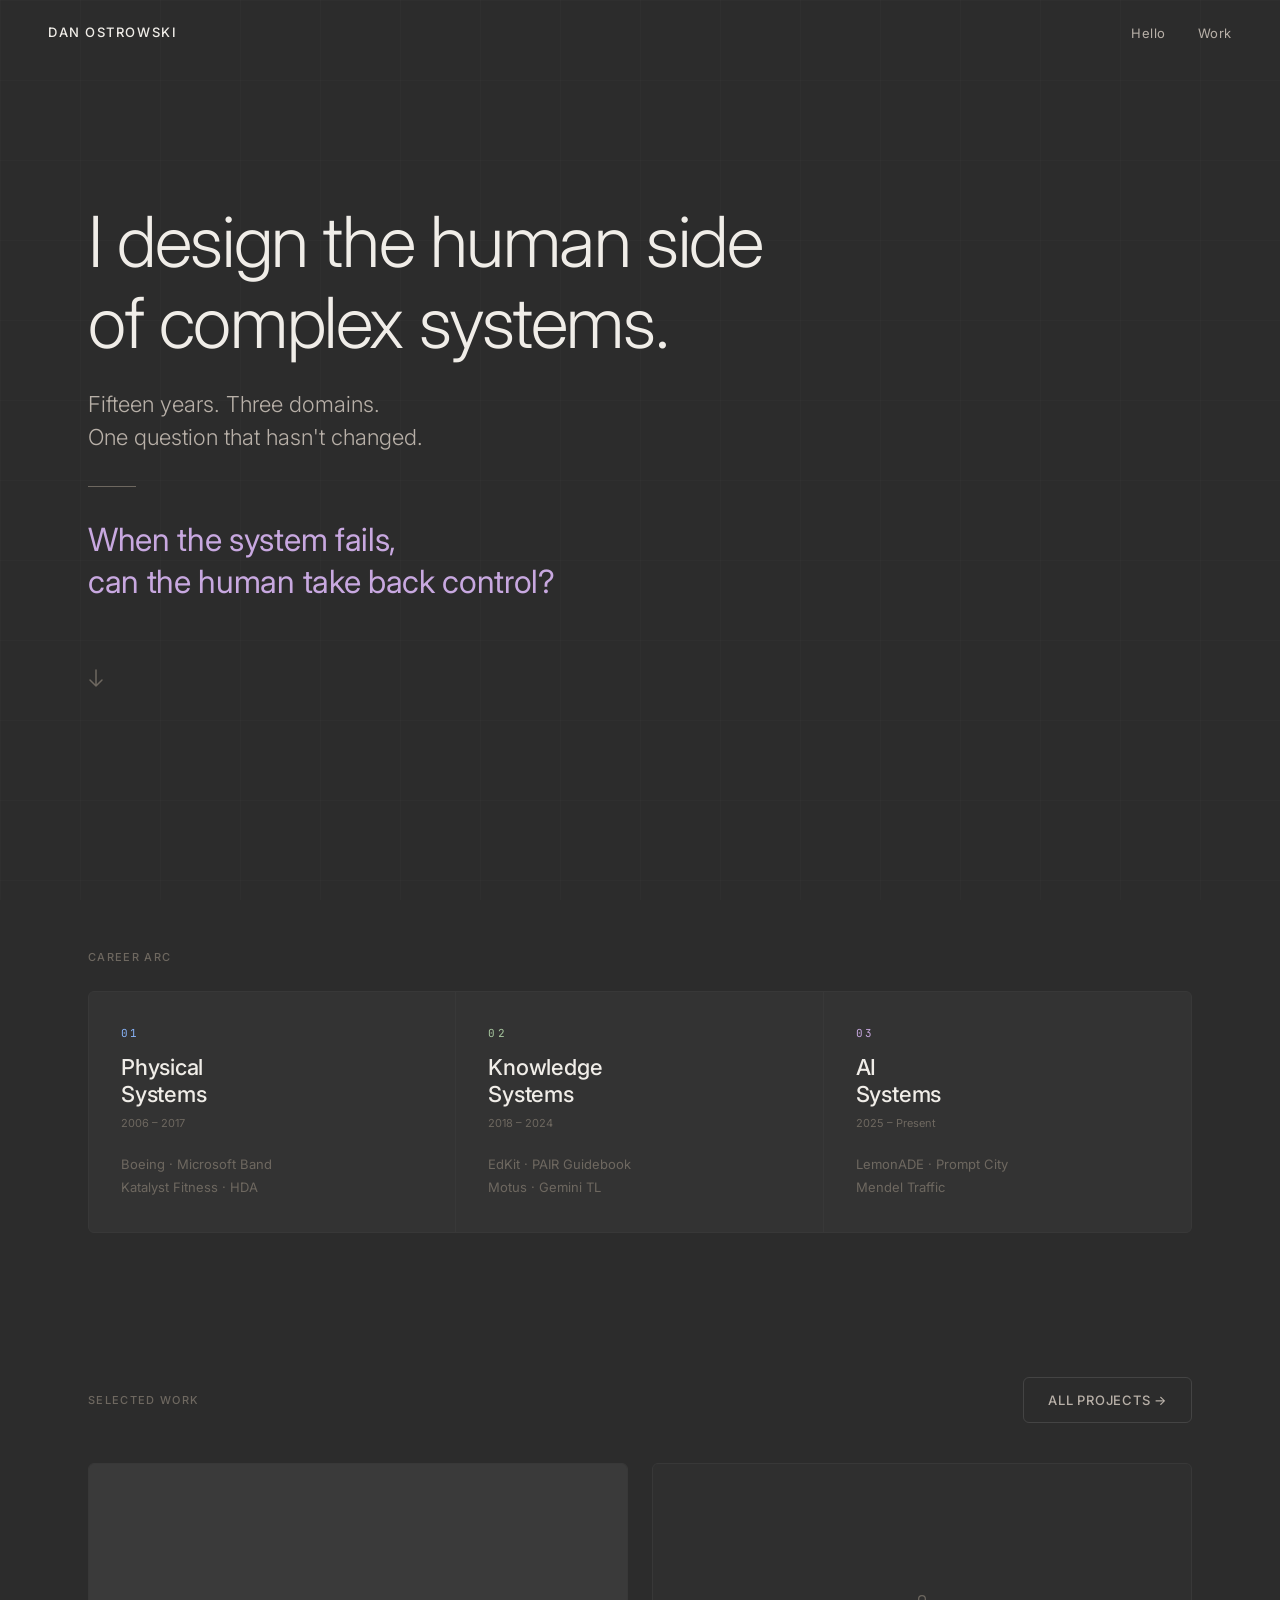
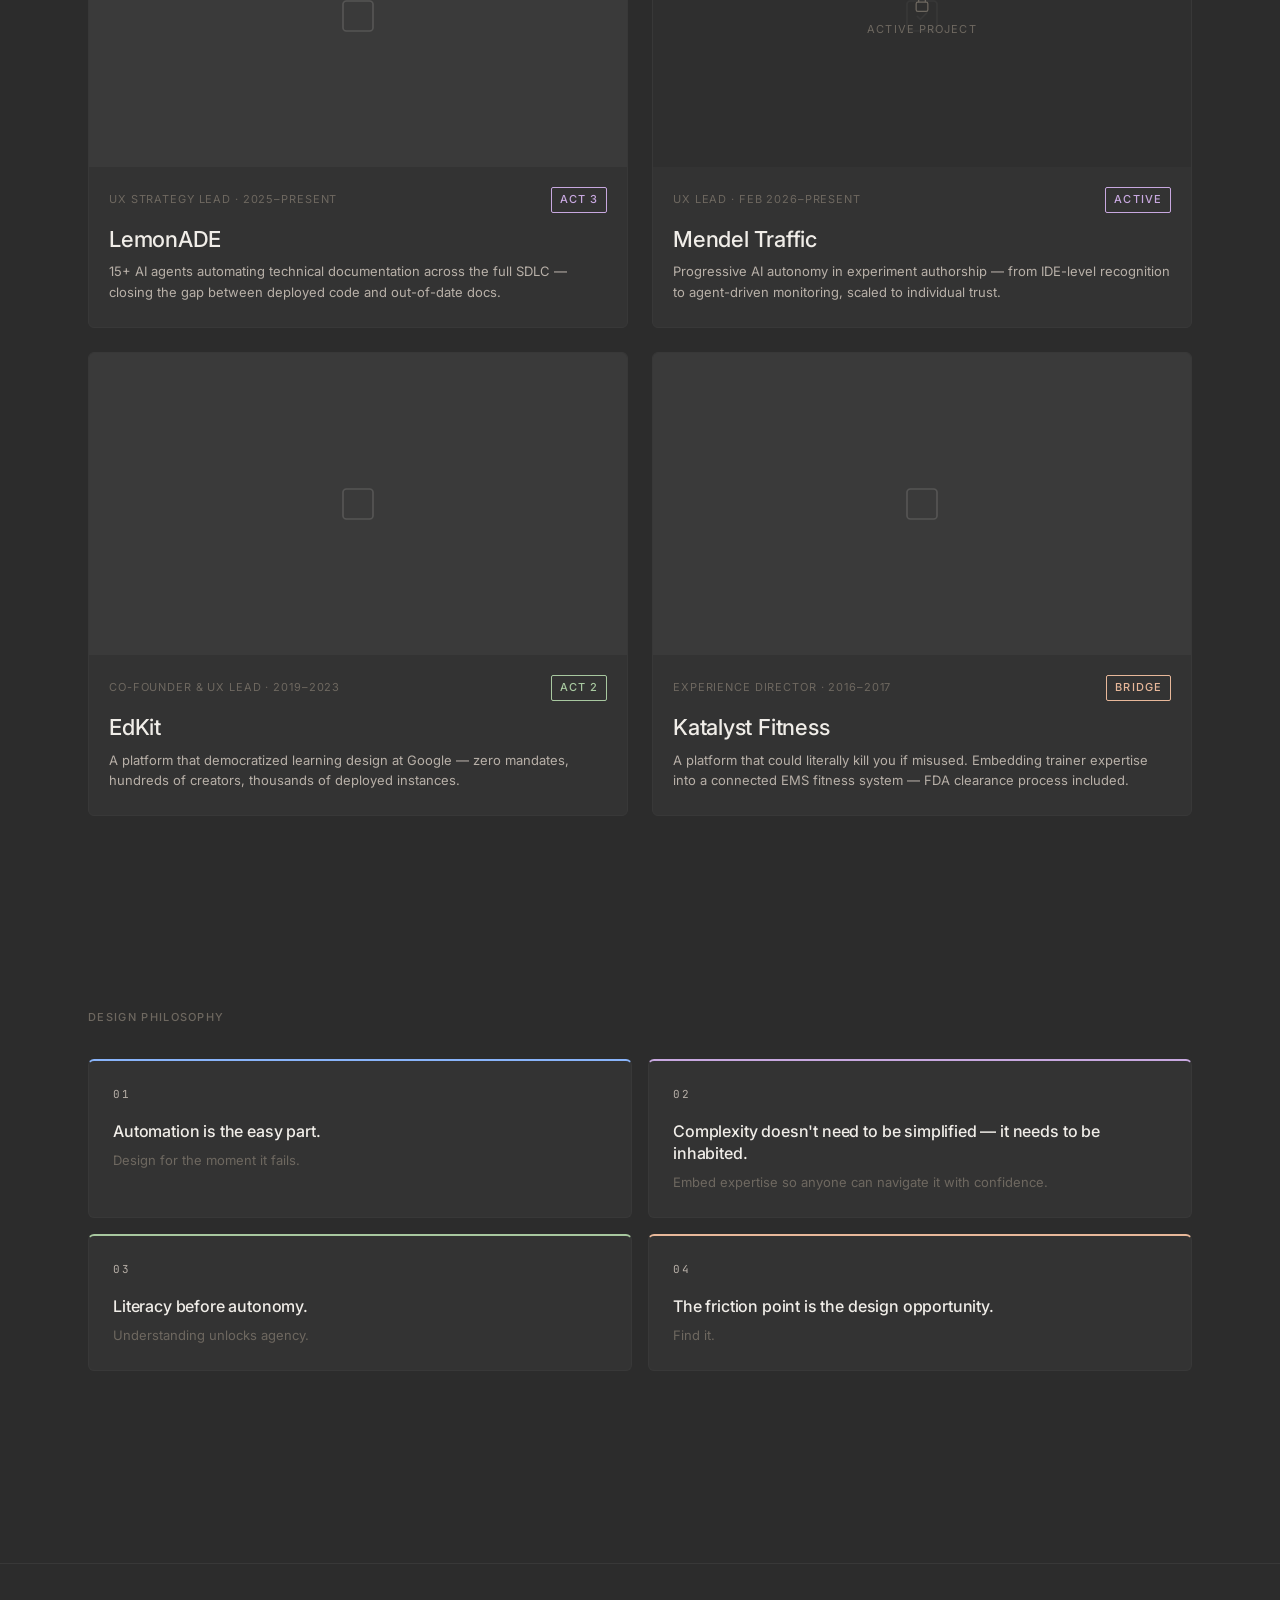
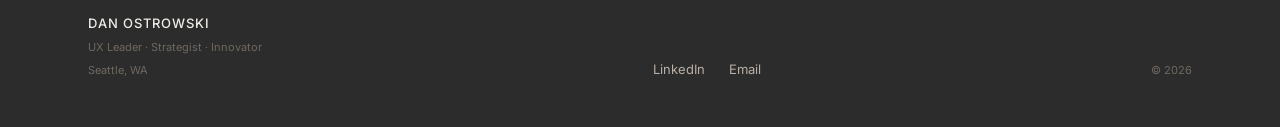
==== index.html @ 6eaea66b "Personal website" ====
<!DOCTYPE html>
<html lang="en">
<head>
  <meta charset="UTF-8">
  <meta name="viewport" content="width=device-width, initial-scale=1.0">
  <title>Dan Ostrowski — UX Leader & Strategist</title>
  <meta name="description" content="I design the human side of complex systems — from Boeing flight decks to Google AI agents. Fifteen years. Three domains. One question.">

  <!-- Open Graph -->
  <meta property="og:title" content="Dan Ostrowski — UX Leader & Strategist">
  <meta property="og:description" content="I design the human side of complex systems — from Boeing flight decks to Google AI agents.">
  <meta property="og:type" content="website">
  <meta property="og:url" content="https://www.danostrowski.com">

  <!-- Fonts -->
  <link rel="preconnect" href="https://fonts.googleapis.com">
  <link rel="preconnect" href="https://fonts.gstatic.com" crossorigin>
  <link href="https://fonts.googleapis.com/css2?family=Inter:wght@300;400;500&family=JetBrains+Mono:wght@400;500&display=swap" rel="stylesheet">

  <!-- Styles -->
  <link rel="stylesheet" href="/assets/css/global.css">
  <link rel="stylesheet" href="/assets/css/layout.css">
  <link rel="stylesheet" href="/assets/css/components.css">
  <link rel="stylesheet" href="/assets/css/home.css">

  <link rel="icon" type="image/svg+xml" href="/assets/images/favicon.svg">
</head>

<body>

  <!-- ── Navigation ────────────────────────────────────────── -->
  <nav class="nav" role="navigation" aria-label="Main navigation">
    <a href="/" class="nav__logo" aria-label="Dan Ostrowski — home">Dan Ostrowski</a>
    <ul class="nav__links" role="list">
      <li><a href="/hello/" class="nav__link">Hello</a></li>
      <li><a href="/work/" class="nav__link">Work</a></li>
    </ul>
    <button class="nav__toggle" aria-label="Open menu" aria-expanded="false">
      <span></span>
      <span></span>
      <span></span>
    </button>
  </nav>

  <!-- Mobile overlay -->
  <div class="nav__overlay" role="dialog" aria-modal="true" aria-label="Navigation menu">
    <a href="/hello/" class="nav__link">Hello</a>
    <a href="/work/" class="nav__link">Work</a>
  </div>

  <main>

    <!-- ── Hero ──────────────────────────────────────────────── -->
    <section class="hero" aria-label="Introduction">
      <div class="hero__inner container">
        <div class="hero__content">
          <p class="hero__statement">
            I design the human side<br>
            of complex systems.
          </p>
          <p class="hero__context">
            Fifteen years. Three domains.<br>
            One question that hasn't changed.
          </p>
          <div class="hero__divider" aria-hidden="true"></div>
          <p class="hero__question">
            When the system fails,<br>
            can the human take back control?
          </p>
          <a href="#work" class="hero__scroll" aria-label="Scroll to work">
            <svg width="16" height="24" viewBox="0 0 16 24" fill="none" aria-hidden="true">
              <path d="M8 4L8 20M8 20L2 14M8 20L14 14" stroke="currentColor" stroke-width="1.5" stroke-linecap="round" stroke-linejoin="round"/>
            </svg>
          </a>
        </div>
      </div>
    </section>

    <!-- ── Three Acts ─────────────────────────────────────────── -->
    <section class="section section--sm" id="acts" aria-labelledby="acts-heading">
      <div class="container">
        <p class="label" id="acts-heading" style="margin-bottom: var(--space-6);">Career Arc</p>
        <div class="acts-band" role="list">

          <a href="/work/#act1" class="acts-band__item" role="listitem">
            <p class="acts-band__number act1-color">01</p>
            <h2 class="acts-band__name">Physical<br>Systems</h2>
            <span class="acts-band__dates">2006 – 2017</span>
            <p class="acts-band__projects">
              Boeing · Microsoft Band<br>
              Katalyst Fitness · HDA
            </p>
          </a>

          <a href="/work/#act2" class="acts-band__item" role="listitem">
            <p class="acts-band__number act2-color">02</p>
            <h2 class="acts-band__name">Knowledge<br>Systems</h2>
            <span class="acts-band__dates">2018 – 2024</span>
            <p class="acts-band__projects">
              EdKit · PAIR Guidebook<br>
              Motus · Gemini TL
            </p>
          </a>

          <a href="/work/#act3" class="acts-band__item" role="listitem">
            <p class="acts-band__number act3-color">03</p>
            <h2 class="acts-band__name">AI<br>Systems</h2>
            <span class="acts-band__dates">2025 – Present</span>
            <p class="acts-band__projects">
              LemonADE · Prompt City<br>
              Mendel Traffic
            </p>
          </a>

        </div>
      </div>
    </section>

    <!-- ── Selected Work ──────────────────────────────────────── -->
    <section class="section" id="work" aria-labelledby="work-heading">
      <div class="container">
        <div class="flex-between" style="margin-bottom: var(--space-10);">
          <p class="label" id="work-heading">Selected Work</p>
          <a href="/work/" class="btn btn--ghost">All Projects →</a>
        </div>

        <div class="grid-auto--wide">

          <!-- LemonADE -->
          <a href="/cases/lemonade/" class="card" aria-label="LemonADE case study">
            <div class="card__image-wrap">
              <img class="card__image" src="/assets/images/lemonade/hero.jpg"
                   alt="LemonADE SDLC agent map" loading="lazy"
                   onerror="this.parentElement.innerHTML='<div class=\'card__image-placeholder\'><svg viewBox=\'0 0 24 24\' fill=\'none\' stroke=\'currentColor\'><rect x=\'3\' y=\'3\' width=\'18\' height=\'18\' rx=\'2\'/></svg></div>'">
            </div>
            <div class="card__body">
              <div class="card__meta">
                <span class="card__role-year">UX Strategy Lead · 2025–Present</span>
                <span class="act-tag act-tag--3">Act 3</span>
              </div>
              <h3 class="card__title">LemonADE</h3>
              <p class="card__description">15+ AI agents automating technical documentation across the full SDLC — closing the gap between deployed code and out-of-date docs.</p>
            </div>
          </a>

          <!-- Mendel Traffic -->
          <a href="/cases/mendel/" class="card" aria-label="Mendel Traffic case study">
            <div class="card__image-wrap">
              <div class="card__image-placeholder">
                <svg viewBox="0 0 24 24" fill="none" stroke="currentColor" stroke-width="1"><rect x="3" y="3" width="18" height="18" rx="2"/><path d="M9 12l2 2 4-4"/></svg>
              </div>
              <div class="card__lock-overlay">
                <svg class="card__lock-icon" viewBox="0 0 24 24" fill="none" stroke="currentColor" stroke-width="1.5">
                  <rect x="5" y="11" width="14" height="11" rx="2"/>
                  <path d="M8 11V7a4 4 0 018 0v4"/>
                </svg>
                <span class="card__lock-label">Active Project</span>
              </div>
            </div>
            <div class="card__body">
              <div class="card__meta">
                <span class="card__role-year">UX Lead · Feb 2026–Present</span>
                <span class="act-tag act-tag--active">Active</span>
              </div>
              <h3 class="card__title">Mendel Traffic</h3>
              <p class="card__description">Progressive AI autonomy in experiment authorship — from IDE-level recognition to agent-driven monitoring, scaled to individual trust.</p>
            </div>
          </a>

          <!-- EdKit -->
          <a href="/cases/edkit/" class="card" aria-label="EdKit case study">
            <div class="card__image-wrap">
              <img class="card__image" src="/assets/images/edkit/hero.jpg"
                   alt="EdKit activity creator interface" loading="lazy"
                   onerror="this.parentElement.innerHTML='<div class=\'card__image-placeholder\'><svg viewBox=\'0 0 24 24\' fill=\'none\' stroke=\'currentColor\'><rect x=\'3\' y=\'3\' width=\'18\' height=\'18\' rx=\'2\'/></svg></div>'">
            </div>
            <div class="card__body">
              <div class="card__meta">
                <span class="card__role-year">Co-Founder & UX Lead · 2019–2023</span>
                <span class="act-tag act-tag--2">Act 2</span>
              </div>
              <h3 class="card__title">EdKit</h3>
              <p class="card__description">A platform that democratized learning design at Google — zero mandates, hundreds of creators, thousands of deployed instances.</p>
            </div>
          </a>

          <!-- Katalyst -->
          <a href="/cases/katalyst/" class="card" aria-label="Katalyst Fitness case study">
            <div class="card__image-wrap">
              <img class="card__image" src="/assets/images/katalyst/hero.jpg"
                   alt="Katalyst EMS training station interface" loading="lazy"
                   onerror="this.parentElement.innerHTML='<div class=\'card__image-placeholder\'><svg viewBox=\'0 0 24 24\' fill=\'none\' stroke=\'currentColor\'><rect x=\'3\' y=\'3\' width=\'18\' height=\'18\' rx=\'2\'/></svg></div>'">
            </div>
            <div class="card__body">
              <div class="card__meta">
                <span class="card__role-year">Experience Director · 2016–2017</span>
                <span class="act-tag act-tag--bridge">Bridge</span>
              </div>
              <h3 class="card__title">Katalyst Fitness</h3>
              <p class="card__description">A platform that could literally kill you if misused. Embedding trainer expertise into a connected EMS fitness system — FDA clearance process included.</p>
            </div>
          </a>

        </div>
      </div>
    </section>

    <!-- ── Design Principles ───────────────────────────────────── -->
    <section class="section" aria-labelledby="principles-heading">
      <div class="container">
        <p class="label" id="principles-heading" style="margin-bottom: var(--space-8);">Design Philosophy</p>
        <div class="grid-2" style="gap: var(--space-4);">

          <div class="principle-card" style="color: var(--act1);">
            <p class="principle-card__number">01</p>
            <h3 class="principle-card__title">Automation is the easy part.</h3>
            <p class="principle-card__body">Design for the moment it fails.</p>
          </div>

          <div class="principle-card" style="color: var(--act3);">
            <p class="principle-card__number">02</p>
            <h3 class="principle-card__title">Complexity doesn't need to be simplified — it needs to be inhabited.</h3>
            <p class="principle-card__body">Embed expertise so anyone can navigate it with confidence.</p>
          </div>

          <div class="principle-card" style="color: var(--act2);">
            <p class="principle-card__number">03</p>
            <h3 class="principle-card__title">Literacy before autonomy.</h3>
            <p class="principle-card__body">Understanding unlocks agency.</p>
          </div>

          <div class="principle-card" style="color: var(--bridge);">
            <p class="principle-card__number">04</p>
            <h3 class="principle-card__title">The friction point is the design opportunity.</h3>
            <p class="principle-card__body">Find it.</p>
          </div>

        </div>
      </div>
    </section>

  </main>

  <!-- ── Footer ─────────────────────────────────────────────── -->
  <footer class="footer">
    <div class="container">
      <div class="footer__inner">
        <div>
          <p class="footer__name">Dan Ostrowski</p>
          <p class="footer__title">UX Leader · Strategist · Innovator</p>
          <p class="footer__location">Seattle, WA</p>
        </div>
        <nav class="footer__links" aria-label="Footer navigation">
          <a href="https://www.linkedin.com/in/danostrowski" class="footer__link" target="_blank" rel="noopener">LinkedIn</a>
          <a href="mailto:dan@danostrowski.com" class="footer__link">Email</a>
        </nav>
        <p class="footer__copy">© 2026</p>
      </div>
    </div>
  </footer>

  <!-- Scripts -->
  <script src="/assets/js/nav.js"></script>

</body>
</html>
---- assets/css/global.css ----
/* ============================================================
   GLOBAL.CSS — Design tokens, reset, typography
   danostrowski.com
   ============================================================ */

/* ── Design Tokens ─────────────────────────────────────────── */
:root {
  /* Colors */
  --bg:             #2C2C2C;
  --bg-raised:      #333333;
  --bg-overlay:     #3A3A3A;
  --bg-hover:       #404040;
  --border:         #444444;
  --border-subtle:  #383838;

  --text-primary:   #F0EDE8;
  --text-secondary: #B8B0A8;
  --text-tertiary:  #6E6860;

  /* Act accents */
  --act1:   #89B4FA;   /* Blue — Physical Systems */
  --act2:   #A8C8A0;   /* Sage — Knowledge Systems */
  --act3:   #C8A8E0;   /* Lavender — AI Systems */
  --bridge: #E8B89A;   /* Sand — Bridge projects */

  /* Typography */
  --font-sans: 'Inter', -apple-system, BlinkMacSystemFont, 'Segoe UI', sans-serif;
  --font-mono: 'JetBrains Mono', 'Fira Code', monospace;

  /* Type scale */
  --text-xs:   0.6875rem;  /* 11px */
  --text-sm:   0.8125rem;  /* 13px */
  --text-base: 1rem;       /* 16px */
  --text-lg:   1.125rem;   /* 18px */
  --text-xl:   1.375rem;   /* 22px */
  --text-2xl:  1.75rem;    /* 28px */
  --text-3xl:  2.5rem;     /* 40px */
  --text-hero: clamp(2.25rem, 5.5vw, 4.5rem);

  /* Spacing */
  --space-1:  0.25rem;
  --space-2:  0.5rem;
  --space-3:  0.75rem;
  --space-4:  1rem;
  --space-5:  1.25rem;
  --space-6:  1.5rem;
  --space-8:  2rem;
  --space-10: 2.5rem;
  --space-12: 3rem;
  --space-16: 4rem;
  --space-20: 5rem;
  --space-24: 6rem;
  --space-32: 8rem;

  /* Layout */
  --max-width:     1200px;
  --content-width: 720px;
  --gutter:        clamp(1.25rem, 4vw, 3rem);
  --card-gap:      1.5rem;

  /* Radius */
  --radius-sm: 3px;
  --radius-md: 6px;
  --radius-lg: 12px;

  /* Shadows */
  --shadow-sm: 0 1px 3px rgba(0,0,0,0.3);
  --shadow-md: 0 4px 16px rgba(0,0,0,0.4);
  --shadow-lg: 0 8px 32px rgba(0,0,0,0.5);

  /* Motion */
  --ease-out:    cubic-bezier(0.16, 1, 0.3, 1);
  --ease-inout:  cubic-bezier(0.87, 0, 0.13, 1);
  --dur-fast:    150ms;
  --dur-base:    250ms;
  --dur-slow:    500ms;
}

/* ── Reset ──────────────────────────────────────────────────── */
*, *::before, *::after {
  box-sizing: border-box;
  margin: 0;
  padding: 0;
}

html {
  font-size: 16px;
  scroll-behavior: smooth;
  -webkit-text-size-adjust: 100%;
}

body {
  background-color: var(--bg);
  color: var(--text-primary);
  font-family: var(--font-sans);
  font-size: var(--text-base);
  line-height: 1.6;
  min-height: 100vh;
  -webkit-font-smoothing: antialiased;
  -moz-osx-font-smoothing: grayscale;
}

img, video {
  display: block;
  max-width: 100%;
}

a {
  color: inherit;
  text-decoration: none;
}

ul, ol {
  list-style: none;
}

button {
  background: none;
  border: none;
  cursor: pointer;
  font-family: inherit;
}

input {
  font-family: inherit;
}

/* ── Typography ─────────────────────────────────────────────── */
h1, h2, h3, h4, h5, h6 {
  font-weight: 500;
  line-height: 1.2;
  letter-spacing: -0.01em;
  color: var(--text-primary);
}

h1 { font-size: var(--text-3xl); }
h2 { font-size: var(--text-2xl); }
h3 { font-size: var(--text-xl); }
h4 { font-size: var(--text-lg); }

p {
  color: var(--text-secondary);
  line-height: 1.7;
}

/* Prose — used inside case study content */
.prose p { margin-bottom: var(--space-6); }
.prose h2 {
  font-size: var(--text-xl);
  margin-top: var(--space-12);
  margin-bottom: var(--space-4);
  color: var(--text-primary);
}
.prose h3 {
  font-size: var(--text-lg);
  margin-top: var(--space-8);
  margin-bottom: var(--space-3);
  color: var(--text-primary);
}
.prose ul {
  list-style: disc;
  padding-left: var(--space-6);
  margin-bottom: var(--space-6);
  color: var(--text-secondary);
}
.prose ul li { margin-bottom: var(--space-2); }
.prose blockquote {
  border-left: 2px solid var(--act3);
  padding-left: var(--space-6);
  margin: var(--space-8) 0;
  color: var(--text-secondary);
  font-size: var(--text-lg);
  font-style: italic;
  line-height: 1.6;
}
.prose strong { color: var(--text-primary); font-weight: 500; }
.prose a { color: var(--act3); border-bottom: 1px solid transparent; }
.prose a:hover { border-bottom-color: var(--act3); }

/* Label utility — used for act tags, role, year */
.label {
  font-size: var(--text-xs);
  letter-spacing: 0.12em;
  text-transform: uppercase;
  font-weight: 500;
  color: var(--text-tertiary);
}

/* ── Utility Classes ────────────────────────────────────────── */
.visually-hidden {
  position: absolute;
  width: 1px;
  height: 1px;
  padding: 0;
  margin: -1px;
  overflow: hidden;
  clip: rect(0,0,0,0);
  border: 0;
}

.text-primary   { color: var(--text-primary); }
.text-secondary { color: var(--text-secondary); }
.text-tertiary  { color: var(--text-tertiary); }

.act1-color { color: var(--act1); }
.act2-color { color: var(--act2); }
.act3-color { color: var(--act3); }
.bridge-color { color: var(--bridge); }

/* ── Focus styles ───────────────────────────────────────────── */
:focus-visible {
  outline: 2px solid var(--act3);
  outline-offset: 3px;
  border-radius: var(--radius-sm);
}

/* ── Selection ──────────────────────────────────────────────── */
::selection {
  background: rgba(200, 168, 224, 0.25);
  color: var(--text-primary);
}

/* ── Scrollbar ──────────────────────────────────────────────── */
::-webkit-scrollbar { width: 6px; }
::-webkit-scrollbar-track { background: var(--bg); }
::-webkit-scrollbar-thumb {
  background: var(--border);
  border-radius: 3px;
}
::-webkit-scrollbar-thumb:hover { background: var(--text-tertiary); }
---- assets/css/layout.css ----
/* ============================================================
   LAYOUT.CSS — Containers, grid, spacing systems
   danostrowski.com
   ============================================================ */

/* ── Containers ─────────────────────────────────────────────── */
.container {
  width: 100%;
  max-width: var(--max-width);
  margin: 0 auto;
  padding: 0 var(--gutter);
}

.container--narrow {
  max-width: var(--content-width);
}

.container--wide {
  max-width: 1440px;
}

/* ── Section spacing ────────────────────────────────────────── */
.section {
  padding: var(--space-24) 0;
}

.section--sm {
  padding: var(--space-12) 0;
}

.section--lg {
  padding: var(--space-32) 0;
}

/* ── Grid systems ───────────────────────────────────────────── */
.grid-2 {
  display: grid;
  grid-template-columns: repeat(2, 1fr);
  gap: var(--card-gap);
}

.grid-3 {
  display: grid;
  grid-template-columns: repeat(3, 1fr);
  gap: var(--card-gap);
}

.grid-4 {
  display: grid;
  grid-template-columns: repeat(4, 1fr);
  gap: var(--card-gap);
}

/* Auto-responsive grids */
.grid-auto {
  display: grid;
  grid-template-columns: repeat(auto-fill, minmax(280px, 1fr));
  gap: var(--card-gap);
}

.grid-auto--wide {
  display: grid;
  grid-template-columns: repeat(auto-fill, minmax(360px, 1fr));
  gap: var(--card-gap);
}

/* ── Flex utilities ─────────────────────────────────────────── */
.flex { display: flex; }
.flex-center { display: flex; align-items: center; justify-content: center; }
.flex-between { display: flex; align-items: center; justify-content: space-between; }
.flex-col { display: flex; flex-direction: column; }
.flex-wrap { flex-wrap: wrap; }
.gap-2 { gap: var(--space-2); }
.gap-4 { gap: var(--space-4); }
.gap-6 { gap: var(--space-6); }
.gap-8 { gap: var(--space-8); }

/* ── Divider ────────────────────────────────────────────────── */
.divider {
  height: 1px;
  background: var(--border-subtle);
  margin: var(--space-16) 0;
}

.divider--short {
  width: 60px;
  background: var(--text-tertiary);
  margin: var(--space-8) 0;
}

/* ── Responsive breakpoints ─────────────────────────────────── */
/* Mobile: < 640px    */
/* Tablet: 640–1024px */
/* Desktop: > 1024px  */

@media (max-width: 1024px) {
  .grid-4 {
    grid-template-columns: repeat(2, 1fr);
  }
  .grid-3 {
    grid-template-columns: repeat(2, 1fr);
  }
}

@media (max-width: 640px) {
  .grid-2,
  .grid-3,
  .grid-4,
  .grid-auto,
  .grid-auto--wide {
    grid-template-columns: 1fr;
  }

  .section { padding: var(--space-16) 0; }
  .section--lg { padding: var(--space-20) 0; }
}
---- assets/css/components.css ----
/* ============================================================
   COMPONENTS.CSS — Nav, cards, tags, buttons, gates, footer
   danostrowski.com
   ============================================================ */

/* ── Navigation ─────────────────────────────────────────────── */
.nav {
  position: fixed;
  top: 0;
  left: 0;
  right: 0;
  z-index: 100;
  padding: var(--space-5) var(--gutter);
  display: flex;
  align-items: center;
  justify-content: space-between;
  transition: background var(--dur-base) var(--ease-out),
              backdrop-filter var(--dur-base) var(--ease-out);
}

.nav--scrolled {
  background: rgba(44, 44, 44, 0.92);
  backdrop-filter: blur(12px);
  -webkit-backdrop-filter: blur(12px);
  border-bottom: 1px solid var(--border-subtle);
}

.nav__logo {
  font-size: var(--text-sm);
  font-weight: 500;
  letter-spacing: 0.12em;
  text-transform: uppercase;
  color: var(--text-primary);
  transition: color var(--dur-fast);
}

.nav__logo:hover { color: var(--text-secondary); }

.nav__links {
  display: flex;
  align-items: center;
  gap: var(--space-8);
}

.nav__link {
  font-size: var(--text-sm);
  color: var(--text-secondary);
  letter-spacing: 0.04em;
  transition: color var(--dur-fast);
  position: relative;
}

.nav__link::after {
  content: '';
  position: absolute;
  bottom: -2px;
  left: 0;
  width: 0;
  height: 1px;
  background: var(--text-primary);
  transition: width var(--dur-base) var(--ease-out);
}

.nav__link:hover {
  color: var(--text-primary);
}

.nav__link:hover::after,
.nav__link--active::after {
  width: 100%;
}

.nav__link--active {
  color: var(--text-primary);
}

/* Mobile nav toggle */
.nav__toggle {
  display: none;
  flex-direction: column;
  gap: 5px;
  padding: var(--space-2);
}

.nav__toggle span {
  display: block;
  width: 22px;
  height: 1px;
  background: var(--text-secondary);
  transition: transform var(--dur-base) var(--ease-out),
              opacity var(--dur-fast);
}

/* Mobile nav overlay */
.nav__overlay {
  display: none;
  position: fixed;
  inset: 0;
  background: var(--bg);
  z-index: 99;
  flex-direction: column;
  align-items: center;
  justify-content: center;
  gap: var(--space-8);
}

.nav__overlay--open {
  display: flex;
}

.nav__overlay .nav__link {
  font-size: var(--text-2xl);
  font-weight: 300;
  color: var(--text-secondary);
}

.nav__overlay .nav__link:hover {
  color: var(--text-primary);
}

@media (max-width: 640px) {
  .nav__links { display: none; }
  .nav__toggle { display: flex; }
}

/* ── Act Tag ────────────────────────────────────────────────── */
.act-tag {
  display: inline-flex;
  align-items: center;
  font-size: var(--text-xs);
  letter-spacing: 0.1em;
  text-transform: uppercase;
  font-weight: 500;
  padding: 3px 8px;
  border-radius: 2px;
  border: 1px solid currentColor;
}

.act-tag--1 { color: var(--act1); }
.act-tag--2 { color: var(--act2); }
.act-tag--3 { color: var(--act3); }
.act-tag--bridge { color: var(--bridge); }
.act-tag--locked { color: var(--text-tertiary); }
.act-tag--active { color: var(--act3); }

/* ── Project Card ───────────────────────────────────────────── */
.card {
  background: var(--bg-raised);
  border-radius: var(--radius-md);
  overflow: hidden;
  display: flex;
  flex-direction: column;
  border: 1px solid var(--border-subtle);
  transition: transform var(--dur-base) var(--ease-out),
              border-color var(--dur-base) var(--ease-out),
              box-shadow var(--dur-base) var(--ease-out);
  cursor: pointer;
}

.card:hover {
  transform: translateY(-3px);
  border-color: var(--border);
  box-shadow: var(--shadow-md);
}

.card__image-wrap {
  position: relative;
  width: 100%;
  padding-top: 56.25%; /* 16:9 */
  overflow: hidden;
  background: var(--bg-overlay);
}

.card__image {
  position: absolute;
  inset: 0;
  width: 100%;
  height: 100%;
  object-fit: cover;
  transition: transform var(--dur-slow) var(--ease-out);
}

.card:hover .card__image {
  transform: scale(1.03);
}

/* Placeholder when no image */
.card__image-placeholder {
  position: absolute;
  inset: 0;
  display: flex;
  align-items: center;
  justify-content: center;
}

.card__image-placeholder svg {
  width: 40px;
  height: 40px;
  opacity: 0.15;
}

/* Lock overlay for protected cards */
.card__lock-overlay {
  position: absolute;
  inset: 0;
  background: rgba(44, 44, 44, 0.7);
  display: flex;
  flex-direction: column;
  align-items: center;
  justify-content: center;
  gap: var(--space-2);
}

.card__lock-icon {
  width: 20px;
  height: 20px;
  color: var(--text-tertiary);
}

.card__lock-label {
  font-size: var(--text-xs);
  letter-spacing: 0.1em;
  text-transform: uppercase;
  color: var(--text-tertiary);
}

/* Coming soon overlay */
.card__soon-overlay {
  position: absolute;
  top: var(--space-3);
  left: var(--space-3);
}

.card__body {
  padding: var(--space-5) var(--space-5) var(--space-6);
  display: flex;
  flex-direction: column;
  flex: 1;
}

.card__meta {
  display: flex;
  align-items: center;
  justify-content: space-between;
  margin-bottom: var(--space-3);
}

.card__role-year {
  font-size: var(--text-xs);
  letter-spacing: 0.08em;
  text-transform: uppercase;
  color: var(--text-tertiary);
}

.card__title {
  font-size: var(--text-xl);
  font-weight: 500;
  color: var(--text-primary);
  margin-bottom: var(--space-2);
  line-height: 1.3;
}

.card__description {
  font-size: var(--text-sm);
  color: var(--text-secondary);
  line-height: 1.6;
  flex: 1;
}

/* ── Chapter Header (work index) ─────────────────────────────── */
.chapter {
  margin-bottom: var(--space-16);
}

.chapter__header {
  display: flex;
  align-items: baseline;
  gap: var(--space-4);
  margin-bottom: var(--space-10);
  padding-bottom: var(--space-6);
  border-bottom: 1px solid var(--border-subtle);
}

.chapter__number {
  font-size: var(--text-xs);
  letter-spacing: 0.2em;
  text-transform: uppercase;
  font-weight: 500;
  font-family: var(--font-mono);
  flex-shrink: 0;
}

.chapter__title {
  font-size: var(--text-2xl);
  font-weight: 400;
  letter-spacing: -0.01em;
  color: var(--text-primary);
}

.chapter__dates {
  font-size: var(--text-sm);
  color: var(--text-tertiary);
  margin-left: auto;
  flex-shrink: 0;
}

@media (max-width: 640px) {
  .chapter__header { flex-wrap: wrap; }
  .chapter__dates { margin-left: 0; }
}

/* ── Principle Card ──────────────────────────────────────────── */
.principle-card {
  background: var(--bg-raised);
  border-radius: var(--radius-md);
  padding: var(--space-6);
  border-top: 2px solid currentColor;
  border-left: 1px solid var(--border-subtle);
  border-right: 1px solid var(--border-subtle);
  border-bottom: 1px solid var(--border-subtle);
  transition: transform var(--dur-base) var(--ease-out),
              box-shadow var(--dur-base) var(--ease-out);
}

.principle-card:hover {
  transform: translateY(-2px);
  box-shadow: var(--shadow-sm);
}

.principle-card__number {
  font-size: var(--text-xs);
  letter-spacing: 0.15em;
  font-family: var(--font-mono);
  margin-bottom: var(--space-4);
}

.principle-card__title {
  font-size: var(--text-base);
  font-weight: 500;
  color: var(--text-primary);
  margin-bottom: var(--space-2);
  line-height: 1.4;
}

.principle-card__body {
  font-size: var(--text-sm);
  color: var(--text-tertiary);
  line-height: 1.6;
  margin: 0;
}

/* ── Three Acts Band ─────────────────────────────────────────── */
.acts-band {
  display: grid;
  grid-template-columns: repeat(3, 1fr);
  background: var(--bg-raised);
  border-radius: var(--radius-md);
  overflow: hidden;
  border: 1px solid var(--border-subtle);
}

.acts-band__item {
  padding: var(--space-8);
  border-right: 1px solid var(--border-subtle);
  transition: background var(--dur-base);
  cursor: pointer;
  text-decoration: none;
  display: block;
}

.acts-band__item:last-child {
  border-right: none;
}

.acts-band__item:hover {
  background: var(--bg-overlay);
}

.acts-band__number {
  font-size: var(--text-xs);
  letter-spacing: 0.2em;
  font-family: var(--font-mono);
  margin-bottom: var(--space-3);
}

.acts-band__name {
  font-size: var(--text-xl);
  font-weight: 500;
  color: var(--text-primary);
  margin-bottom: var(--space-2);
  line-height: 1.2;
}

.acts-band__dates {
  font-size: var(--text-xs);
  color: var(--text-tertiary);
  margin-bottom: var(--space-5);
  display: block;
}

.acts-band__projects {
  font-size: var(--text-sm);
  color: var(--text-tertiary);
  line-height: 1.8;
}

@media (max-width: 768px) {
  .acts-band {
    grid-template-columns: 1fr;
  }
  .acts-band__item {
    border-right: none;
    border-bottom: 1px solid var(--border-subtle);
  }
  .acts-band__item:last-child {
    border-bottom: none;
  }
}

/* ── Password Gate ───────────────────────────────────────────── */
.password-gate {
  position: fixed;
  inset: 0;
  background: var(--bg);
  z-index: 200;
  display: flex;
  align-items: center;
  justify-content: center;
  padding: var(--space-8);
}

.password-gate__inner {
  width: 100%;
  max-width: 400px;
  text-align: center;
}

.password-gate__lock {
  width: 32px;
  height: 32px;
  color: var(--text-tertiary);
  margin: 0 auto var(--space-6);
}

.password-gate__title {
  font-size: var(--text-xl);
  font-weight: 400;
  color: var(--text-primary);
  margin-bottom: var(--space-2);
}

.password-gate__subtitle {
  font-size: var(--text-sm);
  color: var(--text-tertiary);
  margin-bottom: var(--space-8);
  line-height: 1.6;
}

.password-gate__form {
  display: flex;
  flex-direction: column;
  gap: var(--space-3);
}

.password-gate__input {
  width: 100%;
  background: var(--bg-raised);
  border: 1px solid var(--border);
  border-radius: var(--radius-md);
  padding: var(--space-4) var(--space-5);
  color: var(--text-primary);
  font-size: var(--text-base);
  text-align: center;
  letter-spacing: 0.1em;
  transition: border-color var(--dur-fast);
  outline: none;
}

.password-gate__input:focus {
  border-color: var(--act3);
}

.password-gate__input::placeholder {
  color: var(--text-tertiary);
  letter-spacing: 0.05em;
}

.password-gate__submit {
  width: 100%;
  background: var(--act3);
  color: var(--bg);
  font-size: var(--text-sm);
  font-weight: 500;
  letter-spacing: 0.08em;
  text-transform: uppercase;
  padding: var(--space-4);
  border-radius: var(--radius-md);
  transition: opacity var(--dur-fast);
}

.password-gate__submit:hover {
  opacity: 0.85;
}

.password-gate__error {
  font-size: var(--text-sm);
  color: #F28B82;
  min-height: 20px;
}

.password-gate__request {
  margin-top: var(--space-6);
  font-size: var(--text-xs);
  color: var(--text-tertiary);
}

.password-gate__request a {
  color: var(--act3);
  border-bottom: 1px solid transparent;
  transition: border-color var(--dur-fast);
}

.password-gate__request a:hover {
  border-bottom-color: var(--act3);
}

/* ── Case Study Hero ─────────────────────────────────────────── */
.case-hero {
  width: 100%;
  height: clamp(280px, 45vw, 560px);
  object-fit: cover;
  display: block;
}

.case-hero--placeholder {
  background: var(--bg-raised);
  display: flex;
  align-items: center;
  justify-content: center;
  height: clamp(280px, 45vw, 560px);
}

/* ── Case Study Header ───────────────────────────────────────── */
.case-header {
  padding: var(--space-12) 0 var(--space-8);
  border-bottom: 1px solid var(--border-subtle);
  margin-bottom: var(--space-12);
}

.case-header__eyebrow {
  display: flex;
  align-items: center;
  gap: var(--space-4);
  margin-bottom: var(--space-5);
  flex-wrap: wrap;
}

.case-header__title {
  font-size: var(--text-3xl);
  font-weight: 400;
  margin-bottom: var(--space-5);
  letter-spacing: -0.02em;
}

.case-header__hook {
  font-size: var(--text-xl);
  color: var(--text-secondary);
  line-height: 1.5;
  font-weight: 300;
  max-width: 640px;
}

/* ── Next Project ────────────────────────────────────────────── */
.next-project {
  display: flex;
  align-items: center;
  justify-content: space-between;
  padding: var(--space-10) 0;
  border-top: 1px solid var(--border-subtle);
  margin-top: var(--space-16);
  text-decoration: none;
  transition: opacity var(--dur-fast);
}

.next-project:hover { opacity: 0.7; }

.next-project__label {
  font-size: var(--text-xs);
  letter-spacing: 0.15em;
  text-transform: uppercase;
  color: var(--text-tertiary);
  margin-bottom: var(--space-2);
}

.next-project__title {
  font-size: var(--text-xl);
  font-weight: 400;
  color: var(--text-primary);
}

.next-project__arrow {
  font-size: var(--text-2xl);
  color: var(--text-tertiary);
}

/* ── Timeline ────────────────────────────────────────────────── */
.timeline {
  display: flex;
  flex-direction: column;
  gap: 0;
}

.timeline__item {
  display: grid;
  grid-template-columns: 160px 1fr;
  gap: var(--space-6);
  padding: var(--space-5) 0;
  border-bottom: 1px solid var(--border-subtle);
  align-items: baseline;
}

.timeline__item:last-child {
  border-bottom: none;
}

.timeline__date {
  font-size: var(--text-xs);
  letter-spacing: 0.08em;
  color: var(--text-tertiary);
  font-family: var(--font-mono);
  padding-top: 2px;
}

.timeline__content {}

.timeline__role {
  font-size: var(--text-base);
  font-weight: 500;
  color: var(--text-primary);
  margin-bottom: var(--space-1);
}

.timeline__org {
  font-size: var(--text-sm);
  color: var(--text-secondary);
}

@media (max-width: 640px) {
  .timeline__item {
    grid-template-columns: 1fr;
    gap: var(--space-1);
  }
}

/* ── Footer ──────────────────────────────────────────────────── */
.footer {
  padding: var(--space-12) 0;
  border-top: 1px solid var(--border-subtle);
  margin-top: var(--space-24);
}

.footer__inner {
  display: flex;
  align-items: flex-end;
  justify-content: space-between;
  flex-wrap: wrap;
  gap: var(--space-8);
}

.footer__name {
  font-size: var(--text-sm);
  font-weight: 500;
  letter-spacing: 0.08em;
  text-transform: uppercase;
  color: var(--text-primary);
  margin-bottom: var(--space-1);
}

.footer__title {
  font-size: var(--text-xs);
  color: var(--text-tertiary);
  margin-bottom: var(--space-1);
}

.footer__location {
  font-size: var(--text-xs);
  color: var(--text-tertiary);
}

.footer__links {
  display: flex;
  align-items: center;
  gap: var(--space-6);
}

.footer__link {
  font-size: var(--text-sm);
  color: var(--text-secondary);
  transition: color var(--dur-fast);
}

.footer__link:hover { color: var(--text-primary); }

.footer__copy {
  font-size: var(--text-xs);
  color: var(--text-tertiary);
  align-self: flex-end;
}

@media (max-width: 640px) {
  .footer__inner { flex-direction: column; align-items: flex-start; }
  .footer__copy { align-self: flex-start; }
}

/* ── Buttons ─────────────────────────────────────────────────── */
.btn {
  display: inline-flex;
  align-items: center;
  gap: var(--space-2);
  font-size: var(--text-sm);
  font-weight: 500;
  letter-spacing: 0.06em;
  padding: var(--space-3) var(--space-6);
  border-radius: var(--radius-md);
  transition: opacity var(--dur-fast), transform var(--dur-fast);
  text-transform: uppercase;
}

.btn:hover { opacity: 0.85; transform: translateY(-1px); }
.btn:active { transform: translateY(0); }

.btn--primary {
  background: var(--act3);
  color: var(--bg);
}

.btn--ghost {
  border: 1px solid var(--border);
  color: var(--text-secondary);
}

.btn--ghost:hover { color: var(--text-primary); border-color: var(--text-secondary); }

/* ── Image grid (case studies) ───────────────────────────────── */
.image-grid {
  display: grid;
  grid-template-columns: repeat(2, 1fr);
  gap: var(--space-4);
  margin: var(--space-10) 0;
}

.image-grid--single {
  grid-template-columns: 1fr;
}

.image-grid__item {
  background: var(--bg-raised);
  border-radius: var(--radius-md);
  overflow: hidden;
  aspect-ratio: 16/10;
}

.image-grid__item img {
  width: 100%;
  height: 100%;
  object-fit: cover;
  transition: transform var(--dur-slow) var(--ease-out);
}

.image-grid__item:hover img {
  transform: scale(1.02);
}

.image-grid__caption {
  font-size: var(--text-xs);
  color: var(--text-tertiary);
  margin-top: var(--space-2);
  padding: 0 var(--space-2);
}

@media (max-width: 640px) {
  .image-grid { grid-template-columns: 1fr; }
}

/* ── Quote block ─────────────────────────────────────────────── */
.quote-block {
  border-left: 2px solid var(--act3);
  padding: var(--space-4) var(--space-8);
  margin: var(--space-10) 0;
}

.quote-block__text {
  font-size: var(--text-lg);
  color: var(--text-secondary);
  font-style: italic;
  line-height: 1.6;
  margin-bottom: var(--space-4);
}

.quote-block__author {
  font-size: var(--text-sm);
  color: var(--text-tertiary);
  font-style: normal;
}
---- assets/css/home.css ----
/* ============================================================
   HOME.CSS — Homepage-specific styles
   danostrowski.com
   ============================================================ */

/* ── Hero ────────────────────────────────────────────────────── */
.hero {
  min-height: 100svh;
  display: flex;
  align-items: center;
  position: relative;
  overflow: hidden;
}

.hero__inner {
  width: 100%;
  padding-top: var(--space-24);
  padding-bottom: var(--space-24);
}

.hero__content {
  max-width: 700px;
}

.hero__statement {
  font-size: var(--text-hero);
  font-weight: 300;
  color: var(--text-primary);
  line-height: 1.15;
  letter-spacing: -0.02em;
  margin-bottom: var(--space-6);
}

.hero__context {
  font-size: clamp(1rem, 2.5vw, 1.375rem);
  color: var(--text-secondary);
  font-weight: 300;
  line-height: 1.5;
  margin-bottom: var(--space-8);
}

.hero__divider {
  width: 48px;
  height: 1px;
  background: var(--text-tertiary);
  margin-bottom: var(--space-8);
}

.hero__question {
  font-size: clamp(1.25rem, 3vw, 2rem);
  font-weight: 400;
  color: var(--act3);
  line-height: 1.3;
  letter-spacing: -0.01em;
  margin-bottom: var(--space-16);
}

.hero__scroll {
  display: inline-flex;
  color: var(--text-tertiary);
  transition: color var(--dur-base), transform var(--dur-base);
  animation: bounce 2s ease-in-out infinite;
}

.hero__scroll:hover {
  color: var(--text-secondary);
  transform: translateY(3px);
  animation: none;
}

@keyframes bounce {
  0%, 100% { transform: translateY(0); }
  50% { transform: translateY(6px); }
}

/* Subtle background grid texture */
.hero::before {
  content: '';
  position: absolute;
  inset: 0;
  background-image:
    linear-gradient(rgba(255,255,255,0.015) 1px, transparent 1px),
    linear-gradient(90deg, rgba(255,255,255,0.015) 1px, transparent 1px);
  background-size: 80px 80px;
  pointer-events: none;
}

/* ── Responsive hero ────────────────────────────────────────── */
@media (max-width: 640px) {
  .hero__statement {
    letter-spacing: -0.015em;
  }

  .hero__question {
    margin-bottom: var(--space-10);
  }
}
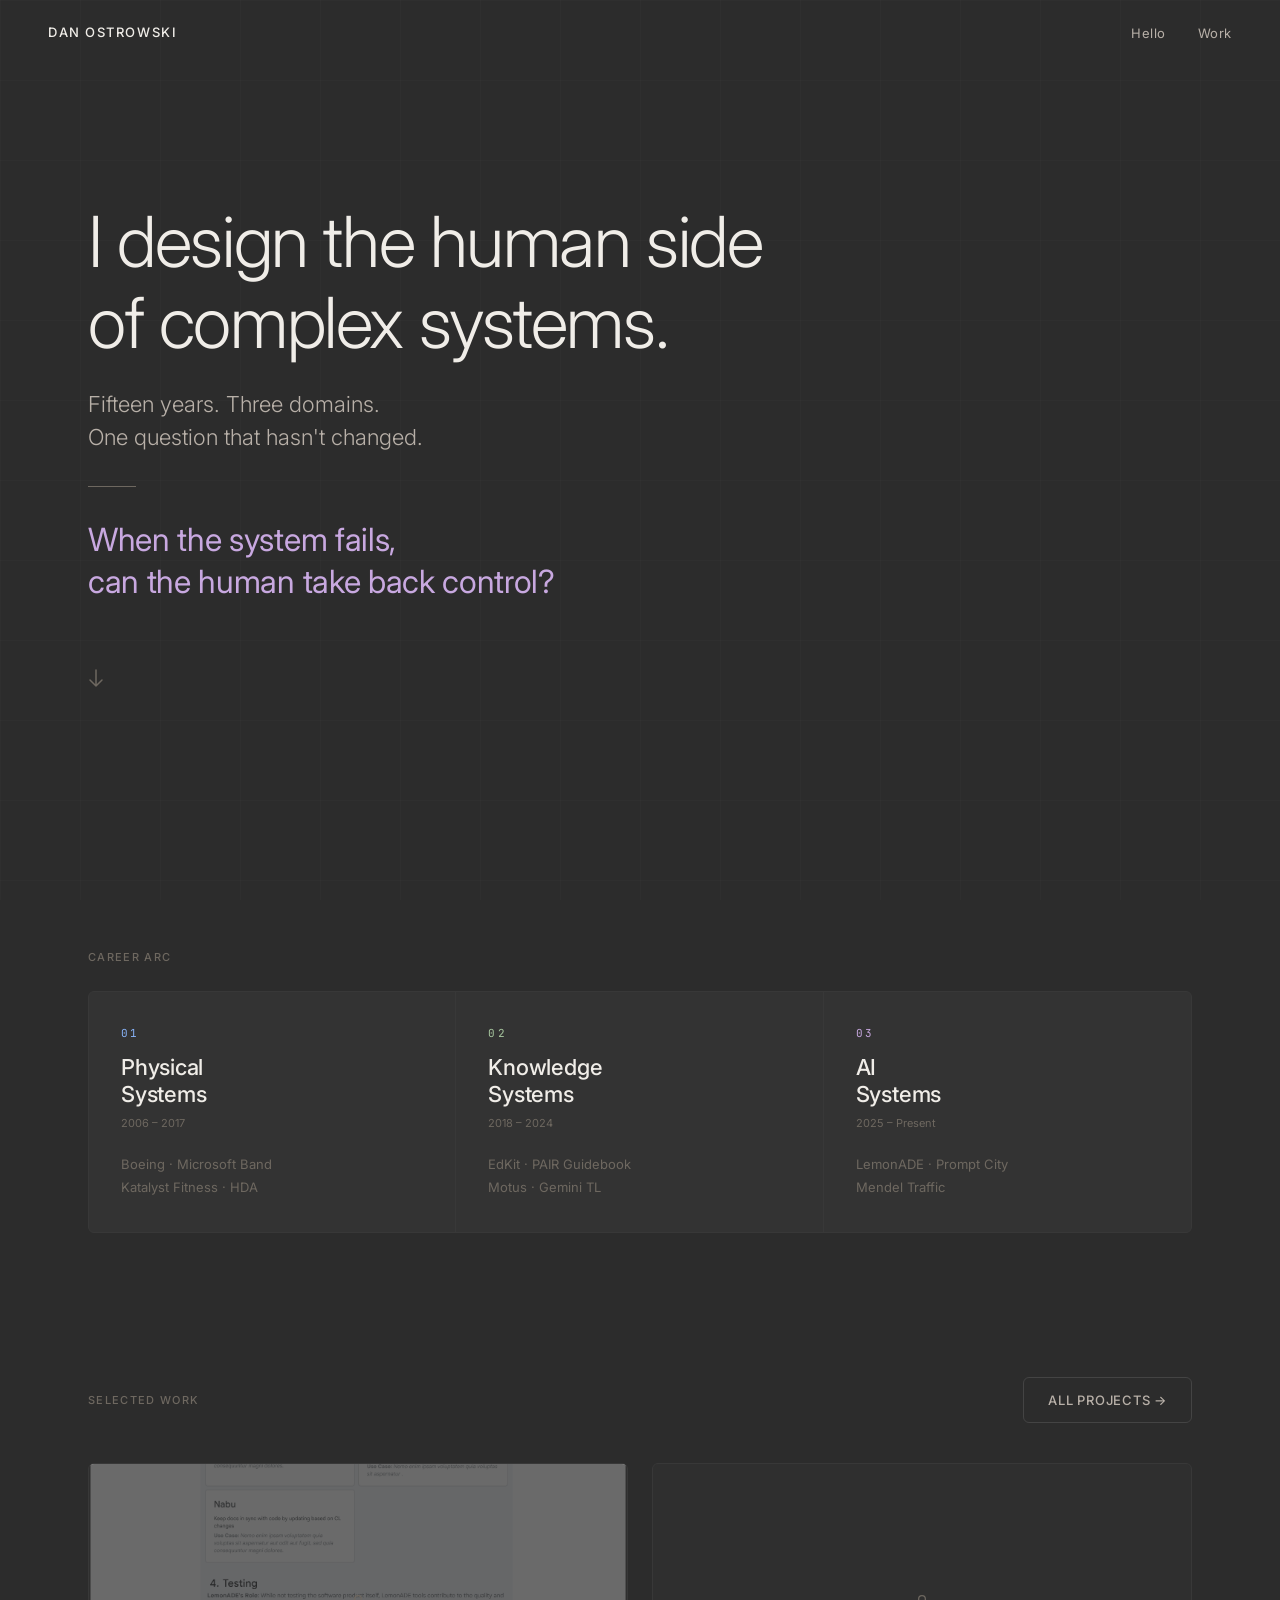
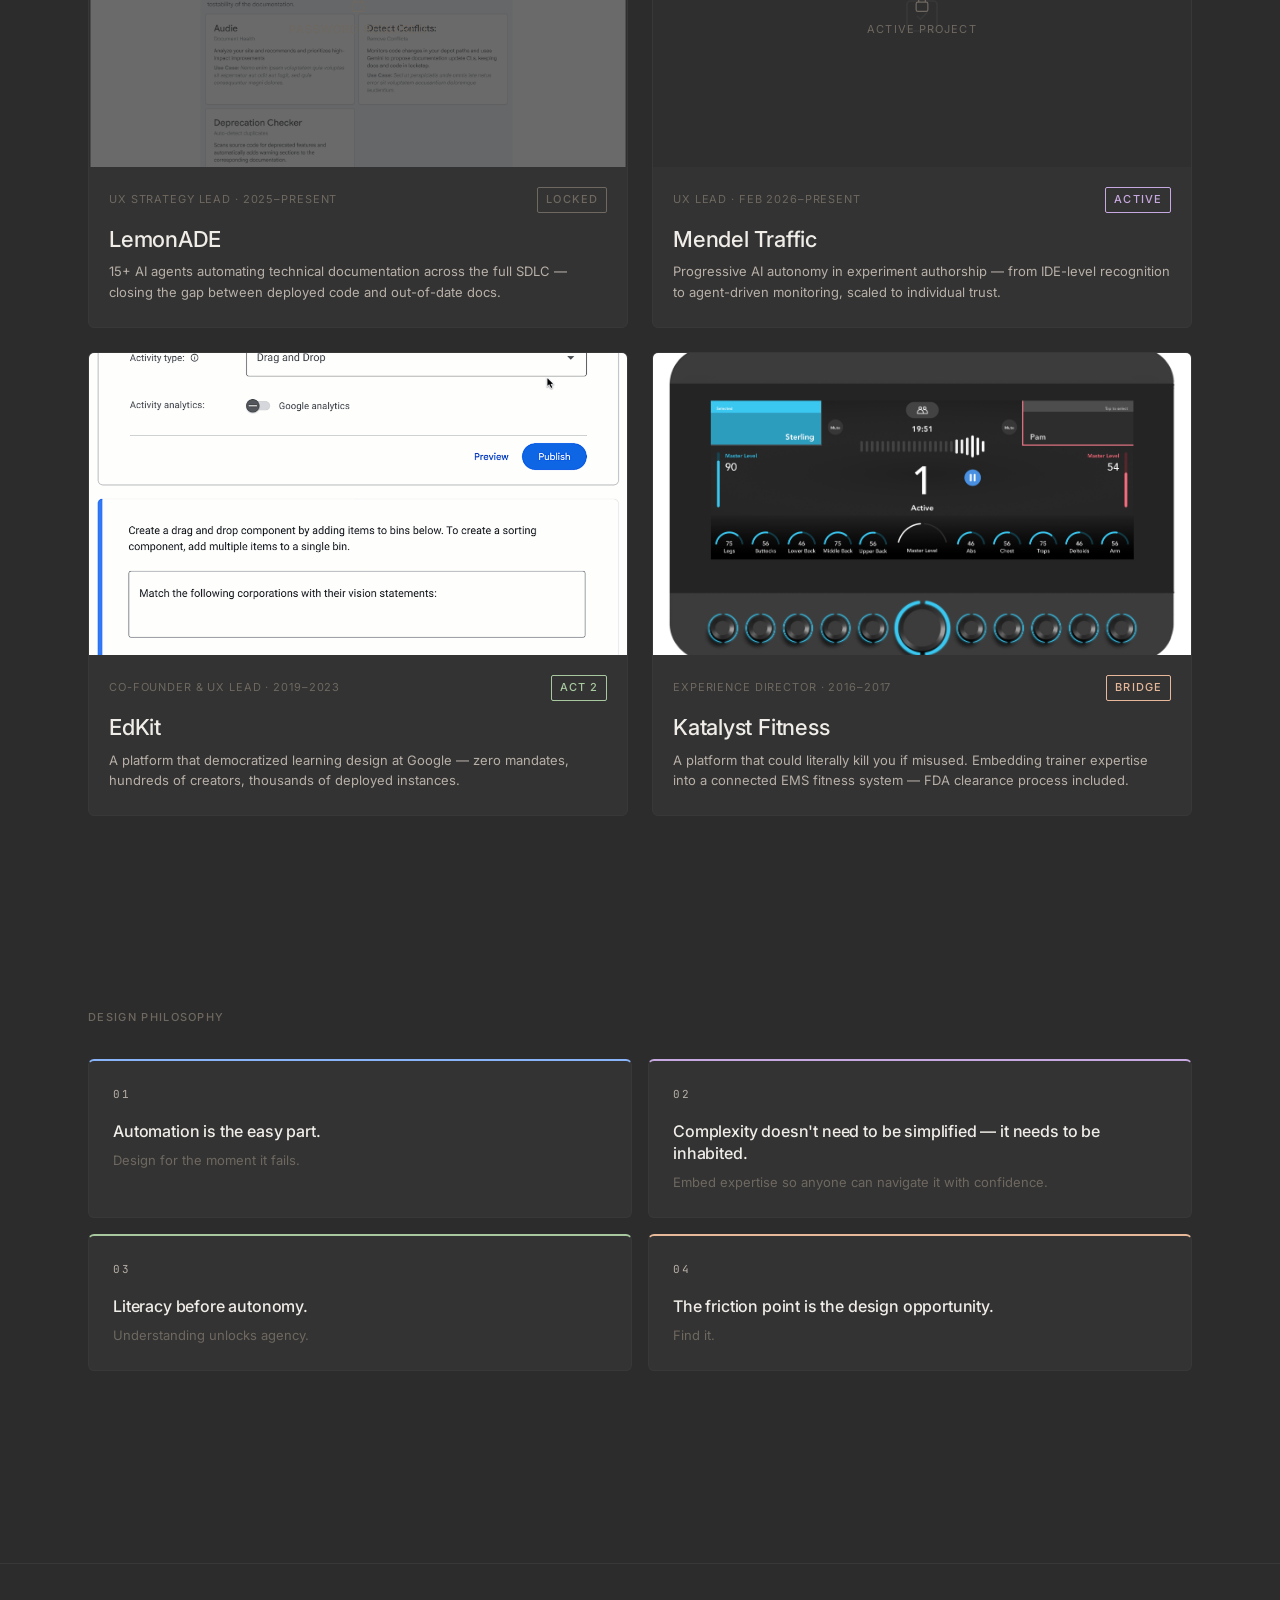
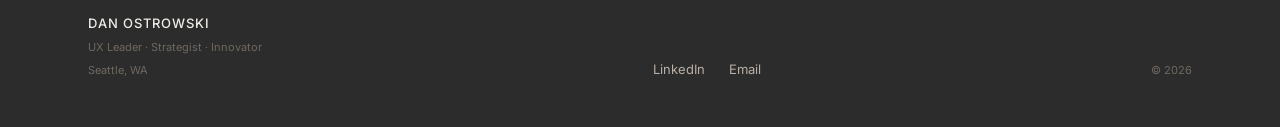
==== commit 61cc0ee2: "Update 7" ====
--- a/index.html
+++ b/index.html
@@ -126,17 +126,24 @@
 
         <div class="grid-auto--wide">
 
-          <!-- LemonADE -->
+          <!-- LemonADE — locked -->
           <a href="/cases/lemonade/" class="card" aria-label="LemonADE case study">
             <div class="card__image-wrap">
               <img class="card__image" src="/assets/images/lemonade/hero.jpg"
                    alt="LemonADE SDLC agent map" loading="lazy"
                    onerror="this.parentElement.innerHTML='<div class=\'card__image-placeholder\'><svg viewBox=\'0 0 24 24\' fill=\'none\' stroke=\'currentColor\'><rect x=\'3\' y=\'3\' width=\'18\' height=\'18\' rx=\'2\'/></svg></div>'">
+              <div class="card__lock-overlay">
+                <svg class="card__lock-icon" viewBox="0 0 24 24" fill="none" stroke="currentColor" stroke-width="1.5">
+                  <rect x="5" y="11" width="14" height="11" rx="2"/>
+                  <path d="M8 11V7a4 4 0 018 0v4"/>
+                </svg>
+                <span class="card__lock-label">Password Required</span>
+              </div>
             </div>
             <div class="card__body">
               <div class="card__meta">
                 <span class="card__role-year">UX Strategy Lead · 2025–Present</span>
-                <span class="act-tag act-tag--3">Act 3</span>
+                <span class="act-tag act-tag--locked">Locked</span>
               </div>
               <h3 class="card__title">LemonADE</h3>
               <p class="card__description">15+ AI agents automating technical documentation across the full SDLC — closing the gap between deployed code and out-of-date docs.</p>
